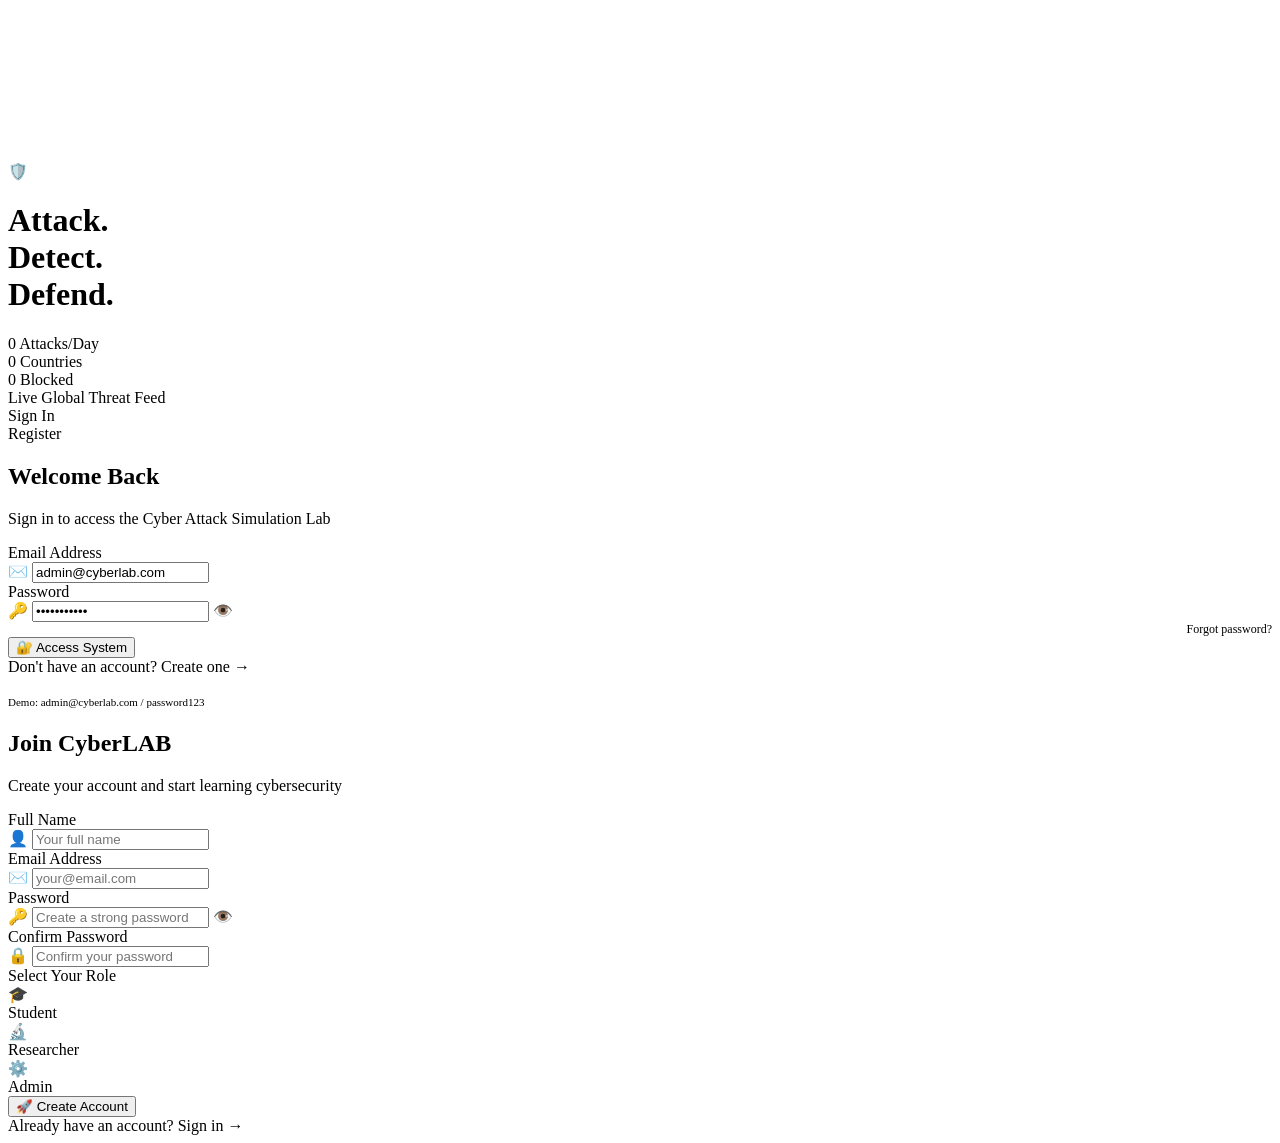
==== index.html @ d4b79e86 "fix: rename CyberLAB to Cyber Attack Simulation Lab, remove university badge and description" ====
<!DOCTYPE html>
<html lang="en" dir="ltr">
<head>
  <meta charset="UTF-8">
  <meta name="viewport" content="width=device-width, initial-scale=1.0">
  <title>Cyber Attack Simulation Lab</title>
  <meta name="description" content="A professional cybersecurity simulation lab for educational purposes — ALMAAREEFA University Graduation Project 2024-2025">
  <link rel="preconnect" href="https://fonts.googleapis.com">
  <link rel="preconnect" href="https://fonts.gstatic.com" crossorigin>
  <link href="https://fonts.googleapis.com/css2?family=Inter:wght@300;400;500;600;700;800;900&family=JetBrains+Mono:wght@400;500;600;700&display=swap" rel="stylesheet">
  <link rel="stylesheet" href="css/main.css">
  <link rel="stylesheet" href="css/auth.css">
</head>
<body>
  <div class="auth-page">

    <!-- Matrix Canvas Background -->
    <canvas id="matrix-canvas"></canvas>

    <!-- LEFT PANEL -->
    <div class="auth-left">
      <div class="auth-brand">

        <div class="auth-logo-wrap">🛡️</div>

        <h1 class="auth-tagline">
          <span class="highlight-red">Attack</span>.<br>
          <span class="highlight-blue">Detect</span>.<br>
          <span class="highlight-green">Defend.</span>
        </h1>



        <!-- Live Stats -->
        <div class="threat-stats">
          <div class="threat-stat-item">
            <span class="threat-stat-num" id="stat-attacks">0</span>
            <span class="threat-stat-label">Attacks/Day</span>
          </div>
          <div class="threat-stat-item">
            <span class="threat-stat-num" id="stat-countries">0</span>
            <span class="threat-stat-label">Countries</span>
          </div>
          <div class="threat-stat-item">
            <span class="threat-stat-num" id="stat-blocked">0</span>
            <span class="threat-stat-label">Blocked</span>
          </div>
        </div>

        <!-- Live Ticker -->
        <div class="attack-ticker">
          <div class="ticker-label">
            <div class="live-dot"></div>
            <span>Live Global Threat Feed</span>
          </div>
          <div id="ticker-list"></div>
        </div>

      </div>
    </div>

    <!-- RIGHT PANEL (Auth Forms) -->
    <div class="auth-right">

      <!-- Tabs -->
      <div class="auth-tabs">
        <div class="auth-tab active" data-tab="login" id="tab-login">Sign In</div>
        <div class="auth-tab" data-tab="register" id="tab-register">Register</div>
      </div>

      <!-- ── LOGIN FORM ── -->
      <form class="auth-form visible" id="login-form" autocomplete="off">

        <div class="auth-header">
          <h2>Welcome Back</h2>
          <p>Sign in to access the Cyber Attack Simulation Lab</p>
        </div>

        <div class="form-group">
          <label class="form-label" for="login-email">Email Address</label>
          <div class="form-input-wrap">
            <span class="form-input-icon">✉️</span>
            <input class="form-input" type="email" id="login-email"
              placeholder="your@email.com" value="admin@cyberlab.com" autocomplete="email">
          </div>
        </div>

        <div class="form-group">
          <label class="form-label" for="login-pass">Password</label>
          <div class="form-input-wrap">
            <span class="form-input-icon">🔑</span>
            <input class="form-input" type="password" id="login-pass"
              placeholder="Enter your password" value="password123" autocomplete="current-password">
            <span class="form-input-action" data-toggle="password" data-target="login-pass" title="Show/Hide">👁️</span>
          </div>
        </div>

        <div style="display:flex;justify-content:flex-end">
          <a style="font-size:12px;color:var(--cyber-blue);cursor:pointer">Forgot password?</a>
        </div>

        <button class="btn-auth" type="submit" id="login-btn">
          🔐 Access System
        </button>

        <div class="auth-footer">
          Don't have an account?
          <a onclick="document.getElementById('tab-register').click()">Create one →</a>
        </div>

        <div class="auth-footer" style="margin-top:8px;padding-top:8px;border-top:1px solid var(--border)">
          <span style="color:var(--text-muted);font-size:11px">Demo: admin@cyberlab.com / password123</span>
        </div>

      </form>

      <!-- ── REGISTER FORM ── -->
      <form class="auth-form" id="register-form" autocomplete="off">

        <div class="auth-header">
          <h2>Join CyberLAB</h2>
          <p>Create your account and start learning cybersecurity</p>
        </div>

        <div class="form-group">
          <label class="form-label" for="reg-name">Full Name</label>
          <div class="form-input-wrap">
            <span class="form-input-icon">👤</span>
            <input class="form-input" type="text" id="reg-name" placeholder="Your full name">
          </div>
        </div>

        <div class="form-group">
          <label class="form-label" for="reg-email">Email Address</label>
          <div class="form-input-wrap">
            <span class="form-input-icon">✉️</span>
            <input class="form-input" type="email" id="reg-email" placeholder="your@email.com">
          </div>
        </div>

        <div class="form-group">
          <label class="form-label" for="reg-pass">Password</label>
          <div class="form-input-wrap">
            <span class="form-input-icon">🔑</span>
            <input class="form-input" type="password" id="reg-pass" placeholder="Create a strong password">
            <span class="form-input-action" data-toggle="password" data-target="reg-pass" title="Show/Hide">👁️</span>
          </div>
          <div class="password-strength">
            <div class="strength-bar"><div class="strength-fill" id="strength-fill"></div></div>
            <span class="strength-label" id="strength-label"></span>
          </div>
        </div>

        <div class="form-group">
          <label class="form-label" for="reg-pass2">Confirm Password</label>
          <div class="form-input-wrap">
            <span class="form-input-icon">🔒</span>
            <input class="form-input" type="password" id="reg-pass2" placeholder="Confirm your password">
          </div>
        </div>

        <div class="form-group">
          <label class="form-label">Select Your Role</label>
          <div class="role-selector">
            <div class="role-option selected" data-role="student">
              <span class="role-icon">🎓</span>
              <div class="role-name">Student</div>
            </div>
            <div class="role-option" data-role="researcher">
              <span class="role-icon">🔬</span>
              <div class="role-name">Researcher</div>
            </div>
            <div class="role-option" data-role="admin">
              <span class="role-icon">⚙️</span>
              <div class="role-name">Admin</div>
            </div>
          </div>
        </div>

        <button class="btn-auth" type="submit" id="register-btn">
          🚀 Create Account
        </button>

        <div class="auth-footer">
          Already have an account?
          <a onclick="document.getElementById('tab-login').click()">Sign in →</a>
        </div>

      </form>



    </div>
  </div>

  <!-- Toast Container -->
  <div id="toast-container" class="toast-container"></div>

  <script src="js/utils.js"></script>
  <script src="js/app.js"></script>
</body>
</html>
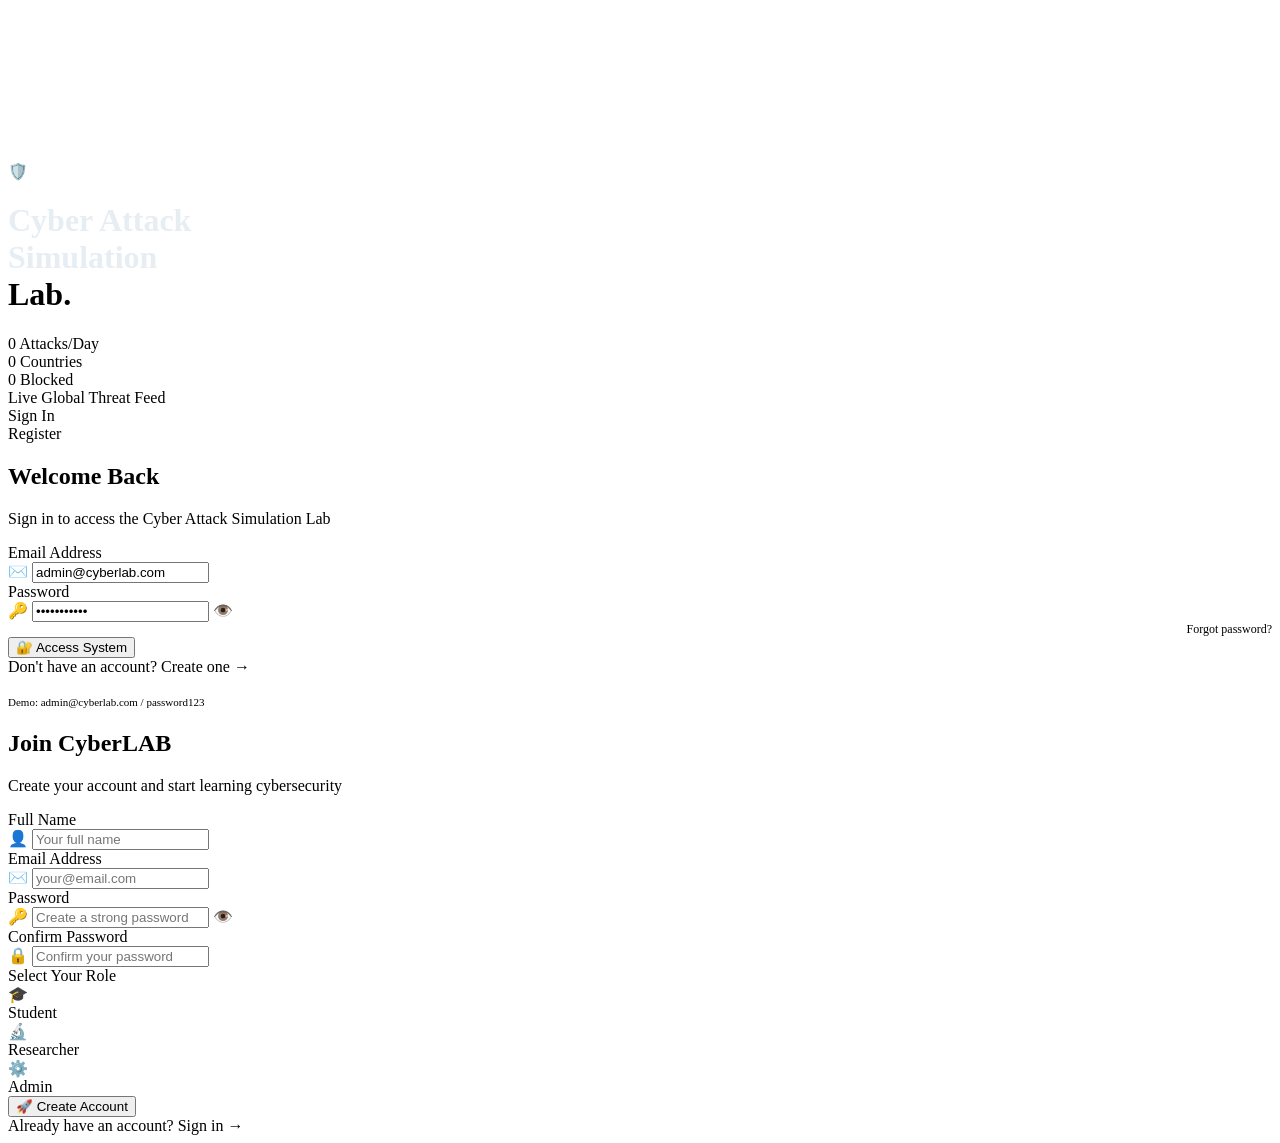
==== commit 63deac55: "fix: replace Attack/Detect/Defend with project name, remove v2.4 Live badge" ====
--- a/index.html
+++ b/index.html
@@ -1,4 +1,4 @@
-<!DOCTYPE html>
+﻿<!DOCTYPE html>
 <html lang="en" dir="ltr">
 <head>
   <meta charset="UTF-8">
@@ -24,9 +24,9 @@
         <div class="auth-logo-wrap">🛡️</div>
 
         <h1 class="auth-tagline">
-          <span class="highlight-red">Attack</span>.<br>
-          <span class="highlight-blue">Detect</span>.<br>
-          <span class="highlight-green">Defend.</span>
+          <span style="color:#e6edf3">Cyber Attack</span><br>
+          <span style="color:#e6edf3">Simulation</span><br>
+          <span class="highlight-green">Lab.</span>
         </h1>
 
 
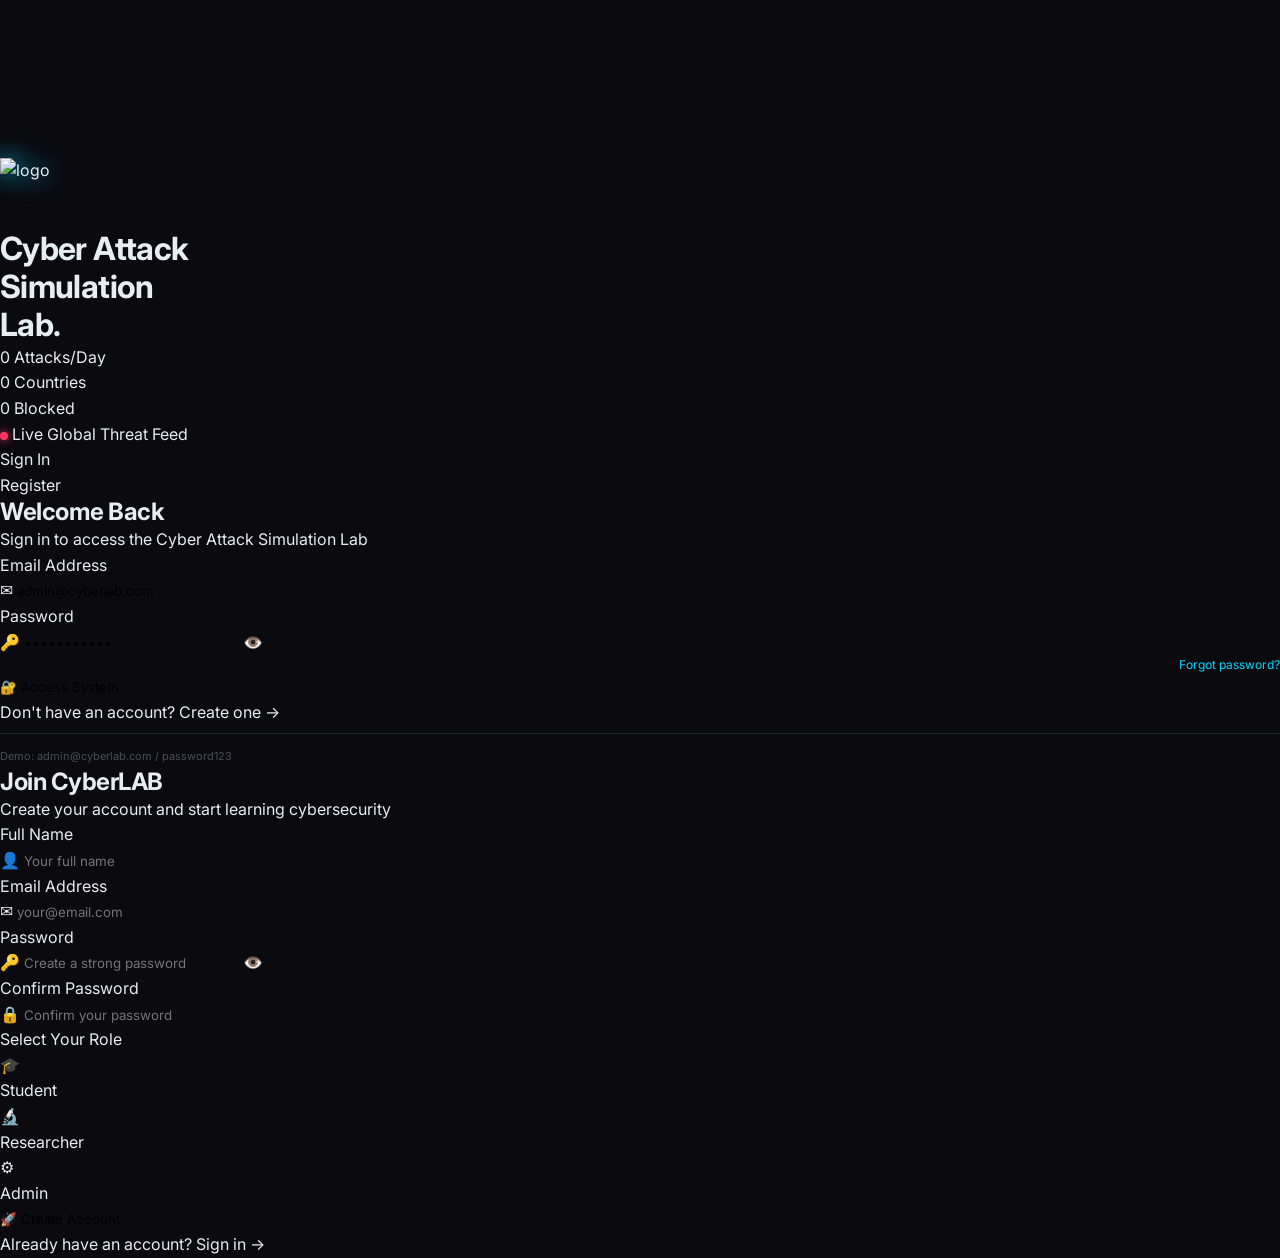
==== commit 83cec777: "Update project year in meta description" ====
--- a/index.html
+++ b/index.html
@@ -4,7 +4,7 @@
   <meta charset="UTF-8">
   <meta name="viewport" content="width=device-width, initial-scale=1.0">
   <title>Cyber Attack Simulation Lab</title>
-  <meta name="description" content="A professional cybersecurity simulation lab for educational purposes — ALMAAREEFA University Graduation Project 2024-2025">
+  <meta name="description" content="A professional cybersecurity simulation lab for educational purposes — ALMAAREEFA University Graduation Project 2025-2026">
   <link rel="preconnect" href="https://fonts.googleapis.com">
   <link rel="preconnect" href="https://fonts.gstatic.com" crossorigin>
   <link href="https://fonts.googleapis.com/css2?family=Inter:wght@300;400;500;600;700;800;900&family=JetBrains+Mono:wght@400;500;600;700&display=swap" rel="stylesheet">
@@ -21,7 +21,7 @@
     <div class="auth-left">
       <div class="auth-brand">
 
-        <div class="auth-logo-wrap">🛡️</div>
+        <div class="auth-logo-wrap"><img src="images/logo.png" alt="logo" style="width:72px;height:72px;object-fit:contain;filter:drop-shadow(0 0 12px #00d4ff)"></div>
 
         <h1 class="auth-tagline">
           <span style="color:#e6edf3">Cyber Attack</span><br>
--- a/css/main.css
+++ b/css/main.css
@@ -0,0 +1,729 @@
+/* ============================================================
+   CYBER ATTACK SIMULATION LAB — Global Design System
+   ALMAAREEFA University | Graduation Project 2024-2025
+   ============================================================ */
+
+@import url('https://fonts.googleapis.com/css2?family=Inter:wght@300;400;500;600;700;800;900&family=JetBrains+Mono:wght@400;500;600;700&display=swap');
+
+/* ── CSS Custom Properties ── */
+:root {
+  /* Core Colors */
+  --cyber-blue:       #00d4ff;
+  --cyber-blue-dim:   #00a8cc;
+  --cyber-purple:     #7c3aed;
+  --cyber-purple-dim: #5b21b6;
+  --attack-red:       #ff3366;
+  --attack-red-dim:   #cc1144;
+  --defense-green:    #00ff88;
+  --defense-green-dim:#00cc66;
+  --warning-orange:   #ffaa00;
+  --warning-dim:      #cc8800;
+
+  /* Backgrounds */
+  --bg-void:    #05050a;
+  --bg-dark:    #0a0a0f;
+  --bg-card:    #0d1117;
+  --bg-surface: #161b22;
+  --bg-elevated:#1c2128;
+  --bg-hover:   #21262d;
+
+  /* Text */
+  --text-primary: #e6edf3;
+  --text-secondary:#8b949e;
+  --text-muted:   #484f58;
+  --text-disabled:#30363d;
+
+  /* Borders */
+  --border:       #21262d;
+  --border-bright:#30363d;
+  --border-cyber: rgba(0, 212, 255, 0.3);
+  --border-red:   rgba(255, 51, 102, 0.3);
+  --border-green: rgba(0, 255, 136, 0.3);
+
+  /* Glows */
+  --glow-blue:   0 0 20px rgba(0, 212, 255, 0.25), 0 0 40px rgba(0, 212, 255, 0.1);
+  --glow-red:    0 0 20px rgba(255, 51, 102, 0.25), 0 0 40px rgba(255, 51, 102, 0.1);
+  --glow-green:  0 0 20px rgba(0, 255, 136, 0.25), 0 0 40px rgba(0, 255, 136, 0.1);
+  --glow-purple: 0 0 20px rgba(124, 58, 237, 0.25), 0 0 40px rgba(124, 58, 237, 0.1);
+
+  /* Typography */
+  --font-sans:  'Inter', system-ui, -apple-system, sans-serif;
+  --font-mono:  'JetBrains Mono', 'Fira Code', 'Cascadia Code', monospace;
+
+  /* Spacing */
+  --space-1: 4px;
+  --space-2: 8px;
+  --space-3: 12px;
+  --space-4: 16px;
+  --space-5: 20px;
+  --space-6: 24px;
+  --space-8: 32px;
+  --space-10: 40px;
+  --space-12: 48px;
+  --space-16: 64px;
+
+  /* Radii */
+  --radius-sm: 6px;
+  --radius-md: 10px;
+  --radius-lg: 16px;
+  --radius-xl: 24px;
+  --radius-full: 9999px;
+
+  /* Transitions */
+  --transition-fast: 0.15s cubic-bezier(0.4, 0, 0.2, 1);
+  --transition-base: 0.25s cubic-bezier(0.4, 0, 0.2, 1);
+  --transition-slow: 0.4s cubic-bezier(0.4, 0, 0.2, 1);
+
+  /* Sidebar */
+  --sidebar-width: 260px;
+  --topbar-height: 64px;
+}
+
+/* ── Reset ── */
+*, *::before, *::after { box-sizing: border-box; margin: 0; padding: 0; }
+html { font-size: 16px; scroll-behavior: smooth; }
+body {
+  font-family: var(--font-sans);
+  background: var(--bg-dark);
+  color: var(--text-primary);
+  line-height: 1.6;
+  overflow-x: hidden;
+  -webkit-font-smoothing: antialiased;
+}
+a { color: inherit; text-decoration: none; }
+button { cursor: pointer; border: none; outline: none; background: none; font-family: inherit; }
+input, textarea, select { font-family: inherit; outline: none; border: none; background: none; }
+ul, ol { list-style: none; }
+img { max-width: 100%; display: block; }
+
+/* ── Scrollbar ── */
+::-webkit-scrollbar { width: 6px; height: 6px; }
+::-webkit-scrollbar-track { background: var(--bg-dark); }
+::-webkit-scrollbar-thumb { background: var(--border-bright); border-radius: var(--radius-full); }
+::-webkit-scrollbar-thumb:hover { background: var(--text-muted); }
+
+/* ── Typography ── */
+h1, h2, h3, h4, h5, h6 {
+  font-weight: 700;
+  line-height: 1.2;
+  letter-spacing: -0.02em;
+}
+.font-mono { font-family: var(--font-mono); }
+
+/* ── Layout Shell ── */
+.app-shell {
+  display: flex;
+  min-height: 100vh;
+}
+
+/* ── Sidebar ── */
+.sidebar {
+  width: var(--sidebar-width);
+  height: 100vh;
+  position: fixed;
+  top: 0; left: 0;
+  background: var(--bg-card);
+  border-right: 1px solid var(--border);
+  display: flex;
+  flex-direction: column;
+  z-index: 100;
+  transition: transform var(--transition-base);
+  overflow: hidden;
+}
+
+.sidebar::before {
+  content: '';
+  position: absolute;
+  top: 0; left: 0; right: 0;
+  height: 2px;
+  background: linear-gradient(90deg, var(--cyber-purple), var(--cyber-blue), var(--defense-green));
+}
+
+.sidebar-logo {
+  display: flex;
+  align-items: center;
+  gap: var(--space-3);
+  padding: var(--space-5) var(--space-6);
+  border-bottom: 1px solid var(--border);
+  min-height: var(--topbar-height);
+}
+
+.sidebar-logo .logo-icon {
+  width: 40px; height: 40px;
+  background: transparent;
+  border-radius: var(--radius-md);
+  display: flex; align-items: center; justify-content: center;
+  flex-shrink: 0;
+  overflow: visible;
+}
+
+.sidebar-logo .logo-text {
+  display: flex; flex-direction: column;
+}
+.sidebar-logo .logo-name {
+  font-size: 13px; font-weight: 700;
+  color: var(--text-primary);
+  letter-spacing: 0.5px;
+  line-height: 1.2;
+}
+.sidebar-logo .logo-sub {
+  font-size: 10px;
+  color: var(--cyber-blue);
+  font-family: var(--font-mono);
+  letter-spacing: 1px;
+  text-transform: uppercase;
+}
+
+.sidebar-nav {
+  flex: 1;
+  padding: var(--space-4) var(--space-3);
+  overflow-y: auto;
+  display: flex;
+  flex-direction: column;
+  gap: var(--space-1);
+}
+
+.nav-section-label {
+  font-size: 10px;
+  font-weight: 600;
+  text-transform: uppercase;
+  letter-spacing: 1.5px;
+  color: var(--text-muted);
+  padding: var(--space-4) var(--space-3) var(--space-2);
+}
+
+.nav-item {
+  display: flex;
+  align-items: center;
+  gap: var(--space-3);
+  padding: 10px var(--space-3);
+  border-radius: var(--radius-md);
+  color: var(--text-secondary);
+  font-size: 14px;
+  font-weight: 500;
+  transition: all var(--transition-fast);
+  position: relative;
+  text-decoration: none;
+}
+
+.nav-item:hover {
+  background: var(--bg-hover);
+  color: var(--text-primary);
+}
+
+.nav-item.active {
+  background: rgba(0, 212, 255, 0.1);
+  color: var(--cyber-blue);
+  border: 1px solid rgba(0, 212, 255, 0.2);
+}
+
+.nav-item.active::before {
+  content: '';
+  position: absolute;
+  left: -1px; top: 20%; bottom: 20%;
+  width: 3px;
+  background: var(--cyber-blue);
+  border-radius: 0 4px 4px 0;
+}
+
+.nav-item .nav-icon {
+  font-size: 16px;
+  width: 20px;
+  text-align: center;
+  flex-shrink: 0;
+}
+
+.nav-item .nav-badge {
+  margin-left: auto;
+  background: var(--attack-red);
+  color: white;
+  font-size: 10px;
+  font-weight: 700;
+  padding: 2px 6px;
+  border-radius: var(--radius-full);
+  font-family: var(--font-mono);
+  animation: pulse-badge 2s ease-in-out infinite;
+}
+
+@keyframes pulse-badge {
+  0%, 100% { opacity: 1; }
+  50% { opacity: 0.6; }
+}
+
+.sidebar-footer {
+  padding: var(--space-4) var(--space-3);
+  border-top: 1px solid var(--border);
+}
+
+.user-info {
+  display: flex;
+  align-items: center;
+  gap: var(--space-3);
+  padding: var(--space-3);
+  border-radius: var(--radius-md);
+  cursor: pointer;
+  transition: background var(--transition-fast);
+}
+.user-info:hover { background: var(--bg-hover); }
+
+.user-avatar {
+  width: 34px; height: 34px;
+  border-radius: var(--radius-full);
+  background: linear-gradient(135deg, var(--cyber-purple), var(--cyber-blue));
+  display: flex; align-items: center; justify-content: center;
+  font-size: 13px; font-weight: 700;
+  color: white;
+  flex-shrink: 0;
+}
+
+.user-details { flex: 1; min-width: 0; }
+.user-name { font-size: 13px; font-weight: 600; color: var(--text-primary); }
+.user-role { font-size: 11px; color: var(--cyber-blue); font-family: var(--font-mono); }
+
+.user-menu-btn {
+  color: var(--text-muted);
+  font-size: 14px;
+  padding: 4px;
+  border-radius: var(--radius-sm);
+  transition: color var(--transition-fast);
+}
+.user-menu-btn:hover { color: var(--text-primary); }
+
+/* ── Main Content ── */
+.main-content {
+  margin-left: var(--sidebar-width);
+  min-height: 100vh;
+  display: flex;
+  flex-direction: column;
+  width: calc(100% - var(--sidebar-width));
+}
+
+/* ── Topbar ── */
+.topbar {
+  height: var(--topbar-height);
+  background: var(--bg-card);
+  border-bottom: 1px solid var(--border);
+  display: flex;
+  align-items: center;
+  padding: 0 var(--space-8);
+  gap: var(--space-4);
+  position: sticky;
+  top: 0;
+  z-index: 50;
+}
+
+.topbar-title {
+  flex: 1;
+}
+.topbar-title h1 {
+  font-size: 18px;
+  font-weight: 700;
+  color: var(--text-primary);
+}
+.topbar-title p {
+  font-size: 12px;
+  color: var(--text-muted);
+  font-family: var(--font-mono);
+}
+
+.topbar-actions {
+  display: flex;
+  align-items: center;
+  gap: var(--space-3);
+}
+
+.topbar-btn {
+  width: 36px; height: 36px;
+  border-radius: var(--radius-md);
+  background: var(--bg-surface);
+  border: 1px solid var(--border);
+  color: var(--text-secondary);
+  display: flex; align-items: center; justify-content: center;
+  font-size: 16px;
+  transition: all var(--transition-fast);
+  position: relative;
+}
+.topbar-btn:hover {
+  background: var(--bg-hover);
+  color: var(--text-primary);
+  border-color: var(--border-bright);
+}
+
+.topbar-btn .alert-dot {
+  position: absolute;
+  top: 6px; right: 6px;
+  width: 8px; height: 8px;
+  background: var(--attack-red);
+  border-radius: 50%;
+  border: 2px solid var(--bg-card);
+  animation: pulse-badge 1.5s ease-in-out infinite;
+}
+
+.status-indicator {
+  display: flex;
+  align-items: center;
+  gap: var(--space-2);
+  background: rgba(0, 255, 136, 0.1);
+  border: 1px solid rgba(0, 255, 136, 0.25);
+  padding: 6px 12px;
+  border-radius: var(--radius-full);
+}
+.status-dot {
+  width: 7px; height: 7px;
+  border-radius: 50%;
+  background: var(--defense-green);
+  box-shadow: 0 0 8px var(--defense-green);
+  animation: blink 1.5s ease-in-out infinite;
+}
+@keyframes blink {
+  0%, 100% { opacity: 1; }
+  50% { opacity: 0.3; }
+}
+.status-text {
+  font-size: 12px;
+  font-family: var(--font-mono);
+  color: var(--defense-green);
+  font-weight: 500;
+}
+
+/* ── Page Content ── */
+.page-content {
+  flex: 1;
+  padding: var(--space-8);
+  overflow-y: auto;
+}
+
+/* ── Cards ── */
+.card {
+  background: var(--bg-card);
+  border: 1px solid var(--border);
+  border-radius: var(--radius-lg);
+  overflow: hidden;
+  transition: border-color var(--transition-fast);
+}
+.card:hover { border-color: var(--border-bright); }
+
+.card-glass {
+  background: rgba(13, 17, 23, 0.7);
+  backdrop-filter: blur(20px);
+  border: 1px solid rgba(255, 255, 255, 0.06);
+  border-radius: var(--radius-lg);
+}
+
+.card-header {
+  display: flex;
+  align-items: center;
+  justify-content: space-between;
+  padding: var(--space-5) var(--space-6);
+  border-bottom: 1px solid var(--border);
+}
+.card-title {
+  font-size: 14px;
+  font-weight: 600;
+  color: var(--text-primary);
+  display: flex;
+  align-items: center;
+  gap: var(--space-2);
+}
+.card-body { padding: var(--space-5) var(--space-6); }
+
+/* ── Stat Cards ── */
+.stat-card {
+  background: var(--bg-card);
+  border: 1px solid var(--border);
+  border-radius: var(--radius-lg);
+  padding: var(--space-6);
+  position: relative;
+  overflow: hidden;
+  transition: all var(--transition-base);
+}
+.stat-card::after {
+  content: '';
+  position: absolute;
+  inset: 0;
+  opacity: 0;
+  transition: opacity var(--transition-fast);
+}
+.stat-card:hover { transform: translateY(-2px); }
+.stat-card:hover::after { opacity: 1; }
+
+.stat-card.blue { border-top: 2px solid var(--cyber-blue); }
+.stat-card.red  { border-top: 2px solid var(--attack-red); }
+.stat-card.green{ border-top: 2px solid var(--defense-green); }
+.stat-card.orange{ border-top: 2px solid var(--warning-orange); }
+.stat-card.purple{ border-top: 2px solid var(--cyber-purple); }
+
+.stat-icon {
+  width: 44px; height: 44px;
+  border-radius: var(--radius-md);
+  display: flex; align-items: center; justify-content: center;
+  font-size: 20px;
+  margin-bottom: var(--space-4);
+}
+.stat-icon.blue   { background: rgba(0,212,255,0.12); }
+.stat-icon.red    { background: rgba(255,51,102,0.12); }
+.stat-icon.green  { background: rgba(0,255,136,0.12); }
+.stat-icon.orange { background: rgba(255,170,0,0.12); }
+.stat-icon.purple { background: rgba(124,58,237,0.12); }
+
+.stat-value {
+  font-size: 32px;
+  font-weight: 800;
+  font-family: var(--font-mono);
+  letter-spacing: -1px;
+  line-height: 1;
+  margin-bottom: var(--space-1);
+}
+.stat-value.blue   { color: var(--cyber-blue); }
+.stat-value.red    { color: var(--attack-red); }
+.stat-value.green  { color: var(--defense-green); }
+.stat-value.orange { color: var(--warning-orange); }
+.stat-value.purple { color: var(--cyber-purple); }
+
+.stat-label {
+  font-size: 12px;
+  color: var(--text-secondary);
+  font-weight: 500;
+  text-transform: uppercase;
+  letter-spacing: 0.5px;
+}
+.stat-change {
+  font-size: 11px;
+  font-family: var(--font-mono);
+  margin-top: var(--space-2);
+  display: flex; align-items: center; gap: 4px;
+}
+.stat-change.up   { color: var(--attack-red); }
+.stat-change.down { color: var(--defense-green); }
+
+/* ── Grid ── */
+.grid { display: grid; gap: var(--space-6); }
+.grid-2 { grid-template-columns: repeat(2, 1fr); }
+.grid-3 { grid-template-columns: repeat(3, 1fr); }
+.grid-4 { grid-template-columns: repeat(4, 1fr); }
+.grid-5 { grid-template-columns: repeat(5, 1fr); }
+
+/* ── Buttons ── */
+.btn {
+  display: inline-flex;
+  align-items: center;
+  justify-content: center;
+  gap: var(--space-2);
+  padding: 10px 20px;
+  border-radius: var(--radius-md);
+  font-size: 14px;
+  font-weight: 600;
+  font-family: var(--font-sans);
+  transition: all var(--transition-fast);
+  cursor: pointer;
+  white-space: nowrap;
+}
+
+.btn-primary {
+  background: linear-gradient(135deg, var(--cyber-blue), var(--cyber-purple));
+  color: white;
+  border: none;
+  box-shadow: 0 4px 15px rgba(0, 212, 255, 0.25);
+}
+.btn-primary:hover {
+  transform: translateY(-1px);
+  box-shadow: 0 6px 25px rgba(0, 212, 255, 0.4);
+}
+
+.btn-danger {
+  background: linear-gradient(135deg, var(--attack-red), #cc1144);
+  color: white;
+  border: none;
+  box-shadow: 0 4px 15px rgba(255,51,102,0.25);
+}
+.btn-danger:hover {
+  transform: translateY(-1px);
+  box-shadow: 0 6px 25px rgba(255,51,102,0.4);
+}
+
+.btn-success {
+  background: linear-gradient(135deg, var(--defense-green), #00cc66);
+  color: #0a0a0f;
+  border: none;
+  box-shadow: 0 4px 15px rgba(0,255,136,0.25);
+}
+.btn-success:hover {
+  transform: translateY(-1px);
+  box-shadow: 0 6px 25px rgba(0,255,136,0.4);
+}
+
+.btn-ghost {
+  background: transparent;
+  color: var(--text-secondary);
+  border: 1px solid var(--border);
+}
+.btn-ghost:hover {
+  background: var(--bg-hover);
+  color: var(--text-primary);
+  border-color: var(--border-bright);
+}
+
+.btn-sm { padding: 6px 14px; font-size: 12px; }
+.btn-lg { padding: 14px 28px; font-size: 16px; }
+
+/* ── Badges ── */
+.badge {
+  display: inline-flex;
+  align-items: center;
+  gap: 4px;
+  padding: 3px 10px;
+  border-radius: var(--radius-full);
+  font-size: 11px;
+  font-weight: 600;
+  font-family: var(--font-mono);
+  text-transform: uppercase;
+  letter-spacing: 0.5px;
+}
+.badge-red    { background: rgba(255,51,102,0.15); color: var(--attack-red); border: 1px solid rgba(255,51,102,0.3); }
+.badge-orange { background: rgba(255,170,0,0.15);  color: var(--warning-orange); border: 1px solid rgba(255,170,0,0.3); }
+.badge-blue   { background: rgba(0,212,255,0.15);  color: var(--cyber-blue); border: 1px solid rgba(0,212,255,0.3); }
+.badge-green  { background: rgba(0,255,136,0.15);  color: var(--defense-green); border: 1px solid rgba(0,255,136,0.3); }
+.badge-purple { background: rgba(124,58,237,0.15); color: #a78bfa; border: 1px solid rgba(124,58,237,0.3); }
+.badge-gray   { background: rgba(139,148,158,0.15);color: var(--text-secondary); border: 1px solid var(--border); }
+
+/* ── Progress Bar ── */
+.progress-bar {
+  height: 4px;
+  background: var(--bg-surface);
+  border-radius: var(--radius-full);
+  overflow: hidden;
+}
+.progress-fill {
+  height: 100%;
+  border-radius: var(--radius-full);
+  background: linear-gradient(90deg, var(--cyber-blue), var(--cyber-purple));
+  transition: width 0.6s cubic-bezier(0.4, 0, 0.2, 1);
+  position: relative;
+}
+.progress-fill::after {
+  content: '';
+  position: absolute;
+  top: 0; right: 0; bottom: 0;
+  width: 30px;
+  background: linear-gradient(90deg, transparent, rgba(255,255,255,0.3));
+  animation: shimmer 1.5s ease-in-out infinite;
+}
+@keyframes shimmer {
+  0% { opacity: 0; }
+  50% { opacity: 1; }
+  100% { opacity: 0; }
+}
+
+/* ── Live Dot ── */
+.live-dot {
+  display: inline-flex;
+  align-items: center;
+  gap: 6px;
+}
+.live-dot::before {
+  content: '';
+  width: 8px; height: 8px;
+  border-radius: 50%;
+  background: var(--attack-red);
+  box-shadow: 0 0 8px var(--attack-red);
+  animation: live-pulse 1s ease-in-out infinite;
+}
+@keyframes live-pulse {
+  0%, 100% { transform: scale(1); opacity: 1; }
+  50% { transform: scale(1.3); opacity: 0.7; }
+}
+
+/* ── Toast Notifications ── */
+.toast-container {
+  position: fixed;
+  top: var(--space-5);
+  right: var(--space-5);
+  z-index: 1000;
+  display: flex;
+  flex-direction: column;
+  gap: var(--space-3);
+  pointer-events: none;
+}
+
+.toast {
+  background: var(--bg-card);
+  border: 1px solid var(--border);
+  border-radius: var(--radius-lg);
+  padding: var(--space-4) var(--space-5);
+  display: flex;
+  align-items: flex-start;
+  gap: var(--space-3);
+  max-width: 360px;
+  pointer-events: all;
+  animation: toast-in var(--transition-base) forwards;
+  box-shadow: 0 8px 32px rgba(0,0,0,0.5);
+}
+@keyframes toast-in {
+  from { opacity: 0; transform: translateX(100%); }
+  to   { opacity: 1; transform: translateX(0); }
+}
+.toast.danger  { border-left: 3px solid var(--attack-red); }
+.toast.success { border-left: 3px solid var(--defense-green); }
+.toast.warning { border-left: 3px solid var(--warning-orange); }
+.toast.info    { border-left: 3px solid var(--cyber-blue); }
+
+.toast-icon { font-size: 18px; margin-top: 1px; flex-shrink: 0; }
+.toast-content { flex: 1; }
+.toast-title { font-size: 13px; font-weight: 600; margin-bottom: 2px; }
+.toast-msg   { font-size: 12px; color: var(--text-secondary); font-family: var(--font-mono); }
+
+/* ── Utility ── */
+.flex { display: flex; }
+.flex-col { display: flex; flex-direction: column; }
+.items-center { align-items: center; }
+.justify-between { justify-content: space-between; }
+.justify-center { justify-content: center; }
+.gap-2 { gap: var(--space-2); }
+.gap-3 { gap: var(--space-3); }
+.gap-4 { gap: var(--space-4); }
+.gap-6 { gap: var(--space-6); }
+.text-mono { font-family: var(--font-mono); }
+.text-sm { font-size: 12px; }
+.text-xs { font-size: 11px; }
+.text-muted { color: var(--text-muted); }
+.text-secondary { color: var(--text-secondary); }
+.text-blue  { color: var(--cyber-blue); }
+.text-red   { color: var(--attack-red); }
+.text-green { color: var(--defense-green); }
+.text-orange{ color: var(--warning-orange); }
+.text-purple{ color: #a78bfa; }
+.w-full { width: 100%; }
+.mb-4 { margin-bottom: var(--space-4); }
+.mb-6 { margin-bottom: var(--space-6); }
+.mb-8 { margin-bottom: var(--space-8); }
+.mt-4 { margin-top: var(--space-4); }
+.mt-6 { margin-top: var(--space-6); }
+.truncate { overflow: hidden; text-overflow: ellipsis; white-space: nowrap; }
+
+/* ── Animations ── */
+@keyframes fade-in {
+  from { opacity: 0; transform: translateY(12px); }
+  to   { opacity: 1; transform: translateY(0); }
+}
+.animate-fade-in { animation: fade-in 0.4s cubic-bezier(0.4,0,0.2,1) both; }
+.animate-delay-1 { animation-delay: 0.1s; }
+.animate-delay-2 { animation-delay: 0.2s; }
+.animate-delay-3 { animation-delay: 0.3s; }
+.animate-delay-4 { animation-delay: 0.4s; }
+
+/* ── Responsive ── */
+@media (max-width: 1200px) {
+  .grid-4 { grid-template-columns: repeat(2, 1fr); }
+  .grid-5 { grid-template-columns: repeat(3, 1fr); }
+}
+@media (max-width: 900px) {
+  :root { --sidebar-width: 0px; }
+  .sidebar { transform: translateX(-260px); }
+  .main-content { margin-left: 0; width: 100%; }
+  .grid-3 { grid-template-columns: repeat(2, 1fr); }
+  .grid-2 { grid-template-columns: 1fr; }
+}
+@media (max-width: 600px) {
+  .grid-3, .grid-4 { grid-template-columns: 1fr; }
+  .page-content { padding: var(--space-4); }
+}
